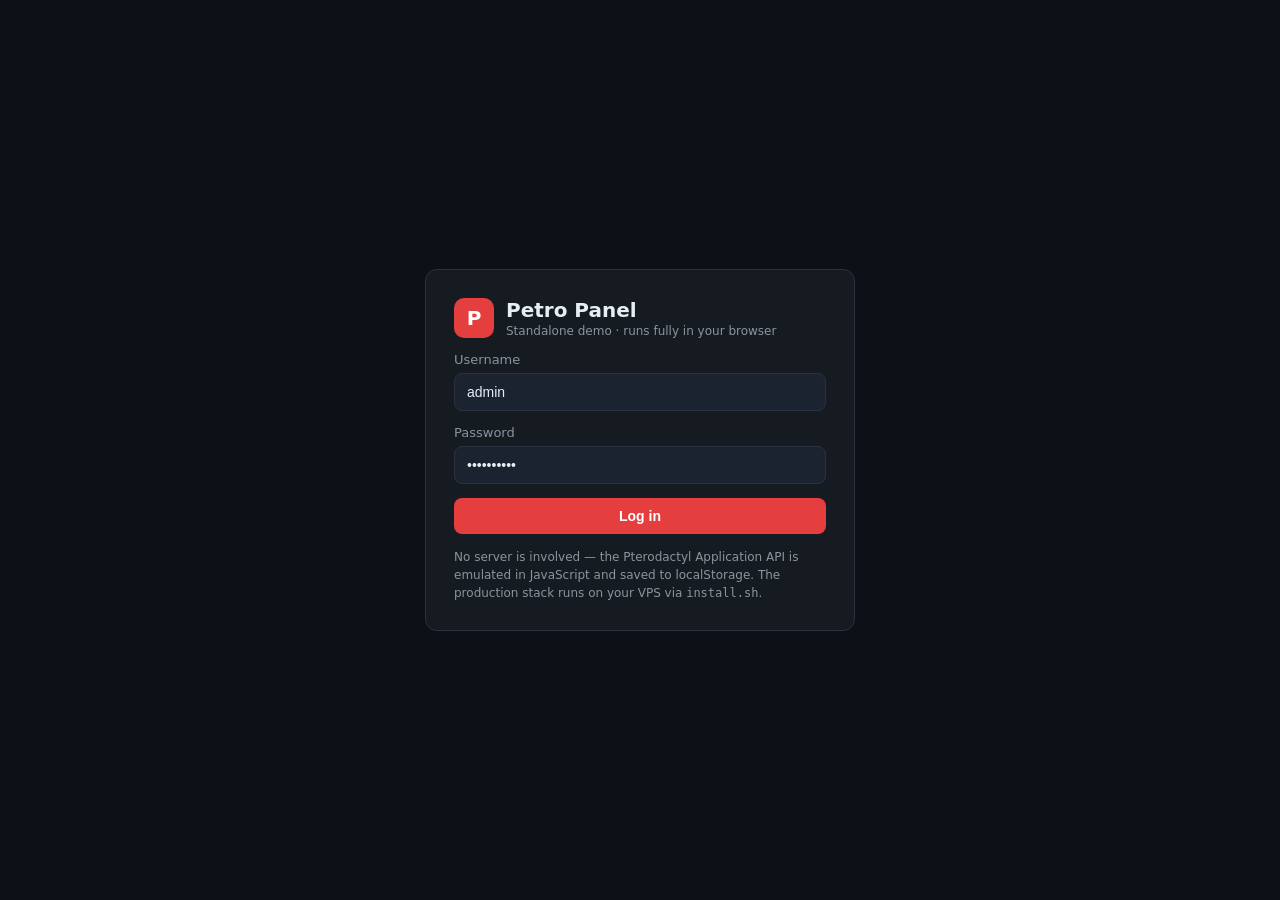
==== docs/petro-demo.html @ 65574aa8 "Add browser-only standalone demo (single HTML file, no server/network) docs/petro-demo.html: self-co" ====
<!DOCTYPE html>
<html lang="en">
<head>
<meta charset="UTF-8" />
<meta name="viewport" content="width=device-width, initial-scale=1.0" />
<title>Petro Panel — standalone demo</title>
<!--
  Self-contained Petro Panel demo: NO server, NO network, NO dependencies.
  Open this file directly in any browser (file:// works) or host it on
  GitHub Pages. It emulates the Pterodactyl Application API contract in
  JavaScript and simulates scripts/30-connect-node.sh end to end.
  State persists in localStorage. Login: admin / petro-demo
-->
<style>
:root {
  --bg:#0d1117; --panel:#161b22; --panel-2:#1c2330; --border:#2a3140;
  --text:#e6edf3; --dim:#8b949e; --red:#e53e3e; --red-hover:#c53030;
  --green:#3fb950; --amber:#d29922; --blue:#388bfd;
}
* { box-sizing:border-box; }
body { margin:0; background:var(--bg); color:var(--text);
  font-family:ui-sans-serif,system-ui,-apple-system,"Segoe UI",Roboto,sans-serif; font-size:14px; }
.hidden { display:none !important; }
code,pre { font-family:ui-monospace,SFMono-Regular,Menlo,Consolas,monospace; }
.dim { color:var(--dim); } .error { color:var(--red); }
.login-wrap { min-height:100vh; display:grid; place-items:center; padding:24px; }
.login-card { width:min(430px,100%); background:var(--panel); border:1px solid var(--border);
  border-radius:12px; padding:28px; display:flex; flex-direction:column; gap:14px; }
.brand { display:flex; align-items:center; gap:12px; }
.brand h1 { margin:0; font-size:20px; }
.brand .subtitle { margin:2px 0 0; font-size:12px; color:var(--dim); }
.brand-mark { width:40px; height:40px; border-radius:10px; background:var(--red); color:#fff;
  display:grid; place-items:center; font-weight:800; font-size:20px; flex:none; }
.brand-sm { padding:18px 16px; } .brand-sm strong { font-size:15px; }
label { display:flex; flex-direction:column; gap:6px; font-size:13px; color:var(--dim); }
input { background:var(--panel-2); border:1px solid var(--border); border-radius:8px;
  color:var(--text); padding:10px 12px; font-size:14px; }
input:focus { outline:2px solid var(--red); border-color:transparent; }
.btn { border:0; border-radius:8px; padding:10px 16px; font-weight:600; cursor:pointer; font-size:14px; }
.btn-primary { background:var(--red); color:#fff; } .btn-primary:hover { background:var(--red-hover); }
.btn-ghost { background:transparent; color:var(--dim); border:1px solid var(--border); }
.btn-sm { padding:6px 10px; font-size:12px; }
.hint { font-size:12px; color:var(--dim); margin:0; line-height:1.5; }
.app { display:grid; grid-template-columns:235px 1fr; min-height:100vh; }
.sidebar { background:var(--panel); border-right:1px solid var(--border); display:flex; flex-direction:column; }
.sidebar nav { display:flex; flex-direction:column; padding:8px; gap:2px; flex:1; }
.nav-item { background:transparent; border:0; color:var(--dim); text-align:left;
  padding:10px 12px; border-radius:8px; cursor:pointer; font-size:14px; }
.nav-item:hover { background:var(--panel-2); color:var(--text); }
.nav-item.active { background:var(--panel-2); color:var(--text); font-weight:600; }
.sidebar-foot { padding:14px 16px; border-top:1px solid var(--border); display:flex; flex-direction:column; gap:8px; }
.content { padding:26px 30px; overflow:auto; }
.topbar { display:flex; align-items:center; justify-content:space-between; margin-bottom:22px; gap:12px; flex-wrap:wrap; }
.topbar h2 { margin:0; font-size:20px; }
.badge { font-size:11px; font-weight:700; letter-spacing:.04em; padding:5px 10px; border-radius:999px; border:1px solid var(--border); }
.badge-demo { color:var(--amber); border-color:var(--amber); }
.cards { display:grid; grid-template-columns:repeat(auto-fit,minmax(170px,1fr)); gap:16px; margin-bottom:20px; }
.card { background:var(--panel); border:1px solid var(--border); border-radius:12px; padding:20px; }
.card-num { font-size:30px; font-weight:800; } .card-label { color:var(--dim); margin-top:4px; font-size:13px; }
.panel { background:var(--panel); border:1px solid var(--border); border-radius:12px; padding:20px; margin-bottom:18px; }
.panel h3 { margin:0 0 12px; font-size:15px; }
table { width:100%; border-collapse:collapse; }
th,td { text-align:left; padding:9px 10px; border-bottom:1px solid var(--border); font-size:13px; }
th { color:var(--dim); font-weight:600; }
tbody tr:last-child td { border-bottom:0; }
.codeblock { background:#0a0d12; border:1px solid var(--border); border-radius:8px; padding:14px;
  overflow:auto; font-size:12px; line-height:1.6; color:#a5d6ff; white-space:pre-wrap; word-break:break-all; }
.dot { display:inline-block; width:9px; height:9px; border-radius:50%; margin-right:7px; vertical-align:middle; }
.dot-ok { background:var(--green); box-shadow:0 0 8px var(--green); }
.dot-off { background:var(--dim); }
.status-ok { color:var(--green); font-weight:600; } .status-off { color:var(--dim); }
.method-POST { color:var(--green); font-weight:700; } .method-GET { color:var(--blue); font-weight:700; }
.h-2 { color:var(--green); } .h-4 { color:var(--amber); }
.steps { list-style:none; padding:0; margin:12px 0 0; }
.steps li { padding:7px 0; border-bottom:1px solid var(--border); font-size:13px; display:flex; gap:10px; align-items:center; }
.steps li:last-child { border-bottom:0; }
.step-state { width:18px; text-align:center; }
.spinner { width:14px; height:14px; border:2px solid var(--dim); border-top-color:transparent; border-radius:50%;
  display:inline-block; animation:spin 0.8s linear infinite; }
@keyframes spin { to { transform:rotate(360deg); } }
</style>
</head>
<body>

<div id="login-view" class="login-wrap hidden">
  <form id="login-form" class="login-card">
    <div class="brand">
      <span class="brand-mark">P</span>
      <div><h1>Petro Panel</h1><p class="subtitle">Standalone demo · runs fully in your browser</p></div>
    </div>
    <label>Username <input id="login-username" value="admin" autocomplete="username" /></label>
    <label>Password <input id="login-password" type="password" value="petro-demo" autocomplete="current-password" /></label>
    <p id="login-error" class="error hidden"></p>
    <button type="submit" class="btn btn-primary">Log in</button>
    <p class="hint">No server is involved — the Pterodactyl Application API is emulated in
      JavaScript and saved to localStorage. The production stack runs on your VPS via
      <code>install.sh</code>.</p>
  </form>
</div>

<div id="app-view" class="app hidden">
  <aside class="sidebar">
    <div class="brand brand-sm"><span class="brand-mark">P</span><strong>Petro Panel</strong></div>
    <nav>
      <button class="nav-item active" data-view="overview">Overview</button>
      <button class="nav-item" data-view="nodes">Nodes</button>
      <button class="nav-item" data-view="locations">Locations</button>
      <button class="nav-item" data-view="allocations">Allocations</button>
      <button class="nav-item" data-view="connect">Connect a node</button>
      <button class="nav-item" data-view="activity">Activity log</button>
    </nav>
    <div class="sidebar-foot">
      <span id="whoami" class="dim"></span>
      <button id="logout" class="btn btn-ghost btn-sm">Log out</button>
    </div>
  </aside>

  <main class="content">
    <header class="topbar">
      <h2 id="view-title">Overview</h2>
      <span class="badge badge-demo">STANDALONE DEMO · no backend</span>
    </header>

    <section id="view-overview" class="view">
      <div class="cards">
        <div class="card"><div class="card-num" id="c-nodes">0</div><div class="card-label">Nodes</div></div>
        <div class="card"><div class="card-num" id="c-connected">0</div><div class="card-label">Connected</div></div>
        <div class="card"><div class="card-num" id="c-locations">0</div><div class="card-label">Locations</div></div>
        <div class="card"><div class="card-num" id="c-allocations">0</div><div class="card-label">Allocations</div></div>
      </div>
      <div class="panel">
        <h3>What am I looking at?</h3>
        <p class="dim">This page emulates the Pterodactyl <strong>Application API</strong>
        (<code>/api/application/*</code>) that <code>scripts/30-connect-node.sh</code> uses.
        Open <strong>Connect a node</strong> and run the simulation — it performs the exact
        location → node → allocation → configuration sequence against the in-browser mock,
        and a node flips to <span class="dot dot-ok"></span>connected.</p>
      </div>
    </section>

    <section id="view-nodes" class="view hidden">
      <div class="panel">
        <table>
          <thead><tr><th>ID</th><th>Name</th><th>FQDN</th><th>Scheme</th><th>Daemon</th><th>SFTP</th><th>Memory</th><th>Disk</th><th>Status</th></tr></thead>
          <tbody id="nodes-body"></tbody>
        </table>
      </div>
    </section>

    <section id="view-locations" class="view hidden">
      <div class="panel">
        <table>
          <thead><tr><th>ID</th><th>Short code</th><th>Description</th></tr></thead>
          <tbody id="locations-body"></tbody>
        </table>
      </div>
    </section>

    <section id="view-allocations" class="view hidden">
      <div class="panel">
        <table>
          <thead><tr><th>ID</th><th>Node</th><th>IP</th><th>Alias</th><th>Port</th></tr></thead>
          <tbody id="allocations-body"></tbody>
        </table>
      </div>
    </section>

    <section id="view-connect" class="view hidden">
      <div class="panel">
        <h3>1. Simulate the node-connection flow</h3>
        <p class="dim">Runs the same request sequence as
        <code>30-connect-node.sh</code> against the emulated API, with each step shown live.
        The generated <code>config.yml</code> downloads at the end.</p>
        <button id="run-sim" class="btn btn-primary">▶ Run node-connect simulation</button>
        <button id="reset-demo" class="btn btn-ghost btn-sm">Reset demo data</button>
        <ul id="sim-steps" class="steps"></ul>
      </div>
      <div class="panel">
        <h3>2. The real command (against a production panel or the Node demo)</h3>
        <pre id="connect-cmd" class="codeblock"></pre>
      </div>
      <div class="panel">
        <h3>Emulated Application API key</h3>
        <pre id="api-key" class="codeblock"></pre>
      </div>
    </section>

    <section id="view-activity" class="view hidden">
      <div class="panel">
        <h3>API activity</h3>
        <table>
          <thead><tr><th>Time</th><th>Method</th><th>Path</th><th>Status</th></tr></thead>
          <tbody id="activity-body"></tbody>
        </table>
      </div>
    </section>
  </main>
</div>

<script>
"use strict";
const $ = (id) => document.getElementById(id);
const esc = (s) => String(s ?? "").replace(/[&<>"']/g, (c) =>
  ({ "&":"&amp;", "<":"&lt;", ">":"&gt;", '"':"&quot;", "'":"&#39;" }[c]));
const uuid = () => crypto.randomUUID ? crypto.randomUUID() :
  "xxxxxxxx-xxxx-4xxx-yxxx-xxxxxxxxxxxx".replace(/[xy]/g, (c) => {
    const r = Math.random() * 16 | 0; return (c === "x" ? r : (r & 0x3 | 0x8)).toString(16);
  });
const rnd = (n) => Array.from({ length: n }, () =>
  "0123456789abcdef"[Math.floor(Math.random() * 16)]).join("");
const sleep = (ms) => new Promise((r) => setTimeout(r, ms));

/* ---------- in-browser emulation of the Pterodactyl Application API ---------- */
const STORE_KEY = "petro-standalone-demo";
function freshState() {
  return {
    apiKey: "ptla_demo_" + rnd(24),
    locations: [], nodes: [], allocations: [],
    counters: { location: 0, node: 0, allocation: 0 },
    activity: [],
  };
}
let state = (() => {
  try { return JSON.parse(localStorage.getItem(STORE_KEY)) || freshState(); }
  catch { return freshState(); }
})();
function save() { localStorage.setItem(STORE_KEY, JSON.stringify(state)); }
function log(method, path, status) {
  state.activity.unshift({ ts: new Date().toISOString(), method, path, status });
  state.activity = state.activity.slice(0, 60); save();
}
// Mirrors demo/server.mjs and the real panel routes.
const MockApi = {
  requireAuth(h) { return h.Authorization === "Bearer " + state.apiKey; },
  call(method, path, body, headers = {}) {
    if (path.startsWith("/api/application/") && !this.requireAuth(headers)) {
      log(method, path, 401); throw { status: 401, detail: "invalid token" };
    }
    if (method === "GET" && path === "/api/application/nodes") {
      log(method, path, 200); return { data: state.nodes.map((n) => ({ attributes: n })) };
    }
    if (method === "GET" && path === "/api/application/locations") {
      log(method, path, 200); return { data: state.locations.map((l) => ({ attributes: l })) };
    }
    if (method === "POST" && path === "/api/application/locations") {
      const loc = { id: ++state.counters.location, short: body.short, long: body.long || "" };
      state.locations.push(loc); log(method, path, 201); save(); return { attributes: loc };
    }
    if (method === "POST" && path === "/api/application/nodes") {
      const node = {
        id: ++state.counters.node, uuid: uuid(),
        daemon_token_id: "ptla_demo_" + rnd(12), daemon_token: rnd(48),
        configured: false, heartbeat_at: null,
        created_at: new Date().toISOString(), ...body,
      };
      state.nodes.push(node); log(method, path, 201); save(); return { attributes: node };
    }
    let m = path.match(/^\/api\/application\/nodes\/(\d+)\/allocations$/);
    if (method === "POST" && m) {
      const nodeId = Number(m[1]);
      for (const port of body.ports || []) {
        state.allocations.push({ id: ++state.counters.allocation, node_id: nodeId,
          ip: body.ip, alias: body.alias || null, port: Number(port) });
      }
      log(method, path, 204); save(); return null;
    }
    m = path.match(/^\/api\/application\/nodes\/(\d+)\/configuration$/);
    if (method === "GET" && m) {
      const node = state.nodes.find((n) => n.id === Number(m[1]));
      if (!node) { log(method, path, 404); throw { status: 404, detail: "node not found" }; }
      node.configured = true; node.heartbeat_at = new Date().toISOString();
      log(method, path, 200); save();
      return {
        debug: false, uuid: node.uuid, token_id: node.daemon_token_id, token: node.daemon_token,
        api: { host: "0.0.0.0", port: node.daemon_listen,
          ssl: { enabled: !node.behind_proxy && node.scheme === "https",
            cert: `/etc/letsencrypt/live/${node.fqdn}/fullchain.pem`,
            key: `/etc/letsencrypt/live/${node.fqdn}/privkey.pem` },
          upload_limit: node.upload_size },
        system: { data: node.daemon_base, sftp: { bind_port: node.daemon_sftp } },
        allowed_mounts: [], remote: "https://panel.example.com",
      };
    }
    m = path.match(/^\/api\/application\/nodes\/(\d+)$/);
    if (method === "GET" && m) {
      const node = state.nodes.find((n) => n.id === Number(m[1]));
      if (!node) { log(method, path, 404); throw { status: 404, detail: "node not found" }; }
      log(method, path, 200); return { attributes: node };
    }
    log(method, path, 404); throw { status: 404, detail: "no mock route" };
  },
};

/* ---------- the exact sequence scripts/30-connect-node.sh performs ---------- */
async function runConnectSimulation() {
  const btn = $("run-sim"); btn.disabled = true;
  const list = $("sim-steps"); list.innerHTML = "";
  const H = { Authorization: "Bearer " + state.apiKey, "Content-Type": "application/json" };
  const step = (text) => {
    const li = document.createElement("li");
    li.innerHTML = `<span class="step-state"><span class="spinner"></span></span><span>${text}</span>`;
    list.appendChild(li); return li;
  };
  const done = (li, ok) => {
    li.querySelector(".step-state").innerHTML = ok ? "✅" : "❌";
  };
  try {
    let s = step("GET /api/application/nodes — verify API key");
    MockApi.call("GET", "/api/application/nodes", null, H); await sleep(350); done(s, true);

    s = step("POST /locations — ensure location 'loc1'");
    const existingLoc = MockApi.call("GET", "/api/application/locations", null, H).data
      .find((x) => x.attributes.short === "loc1");
    let locationId = existingLoc ? existingLoc.attributes.id
      : MockApi.call("POST", "/api/application/locations", { short: "loc1", long: "Default location" }, H).id;
    await sleep(350); done(s, true);

    s = step("POST /nodes — register node 'node-1' (node.local)");
    const existingNode = MockApi.call("GET", "/api/application/nodes", null, H).data
      .find((x) => x.attributes.name === "node-1");
    let nodeId = existingNode ? existingNode.attributes.id
      : MockApi.call("POST", "/api/application/nodes", {
          public: true, name: "node-1", location_id: locationId, fqdn: "node.local",
          scheme: "http", behind_proxy: false, maintenance_mode: false,
          memory: 8192, memory_overallocate: 0, disk: 20480, disk_overallocate: 0,
          upload_size: 100, daemon_listen: 8080, daemon_sftp: 2022,
          daemon_base: "/var/lib/pterodactyl/volumes",
        }, H).id;
    await sleep(350); done(s, true);

    s = step("POST /nodes/" + nodeId + "/allocations — ports 25565, 25570–25572");
    MockApi.call("POST", `/api/application/nodes/${nodeId}/allocations`,
      { ip: "127.0.0.1", ports: ["25565", "25570", "25571", "25572"] }, H);
    await sleep(350); done(s, true);

    s = step("GET /nodes/" + nodeId + "/configuration — fetch daemon credentials");
    const cfg = MockApi.call("GET", `/api/application/nodes/${nodeId}/configuration`, null, H);
    await sleep(350); done(s, true);

    s = step("Write /etc/pterodactyl/config.yml (downloading copy) and start Wings");
    const yaml = renderConfigYml(cfg);
    downloadFile("config.yml", yaml);
    await sleep(350); done(s, true);

    renderAll();
  } catch (err) {
    const li = step("FAILED: " + (err.detail || err)); done(li, false);
  } finally {
    btn.disabled = false;
  }
}

function renderConfigYml(c) {
  const q = (v) => JSON.stringify(String(v));
  return [
    "debug: false", "uuid: " + q(c.uuid), "token_id: " + q(c.token_id), "token: " + q(c.token),
    "api:", "  host: " + q(c.api.host), "  port: " + c.api.port, "  ssl:",
    "    enabled: " + (c.api.ssl.enabled ? "true" : "false"),
    "    cert: " + q(c.api.ssl.cert), "    key: " + q(c.api.ssl.key),
    "  upload_limit: " + c.api.upload_limit, "system:", "  data: " + q(c.system.data),
    "  sftp:", "    bind_port: " + c.system.sftp.bind_port,
    "allowed_mounts: []", "remote: " + q(c.remote), "",
  ].join("\n");
}
function downloadFile(name, content) {
  const blob = new Blob([content], { type: "text/yaml" });
  const a = document.createElement("a");
  a.href = URL.createObjectURL(blob); a.download = name; a.click();
  setTimeout(() => URL.revokeObjectURL(a.href), 4000);
}

/* ---------- UI ---------- */
function statusHtml(node) {
  return node.configured
    ? '<span class="dot dot-ok"></span><span class="status-ok">connected</span>'
    : '<span class="dot dot-off"></span><span class="status-off">awaiting configuration</span>';
}
function renderAll() {
  const connected = state.nodes.filter((n) => n.configured).length;
  $("c-nodes").textContent = state.nodes.length;
  $("c-connected").textContent = connected;
  $("c-locations").textContent = state.locations.length;
  $("c-allocations").textContent = state.allocations.length;

  $("nodes-body").innerHTML = state.nodes.length ? state.nodes.map((n) => `
    <tr><td>${n.id}</td><td><strong>${esc(n.name)}</strong></td><td>${esc(n.fqdn)}</td>
    <td>${esc(n.scheme)}</td><td>${n.daemon_listen}</td><td>${n.daemon_sftp}</td>
    <td>${Number(n.memory).toLocaleString()} MiB</td><td>${Number(n.disk).toLocaleString()} MiB</td>
    <td>${statusHtml(n)}</td></tr>`).join("")
    : '<tr><td colspan="9" class="dim">No nodes yet — run the simulation.</td></tr>';

  $("locations-body").innerHTML = state.locations.length ? state.locations.map((l) => `
    <tr><td>${l.id}</td><td>${esc(l.short)}</td><td>${esc(l.long)}</td></tr>`).join("")
    : '<tr><td colspan="3" class="dim">No locations yet.</td></tr>';

  const nodeName = (id) => (state.nodes.find((n) => n.id === id) || {}).name || "#" + id;
  $("allocations-body").innerHTML = state.allocations.length ? state.allocations.map((a) => `
    <tr><td>${a.id}</td><td>${esc(nodeName(a.node_id))}</td><td>${esc(a.ip)}</td>
    <td>${esc(a.alias || "—")}</td><td>${a.port}</td></tr>`).join("")
    : '<tr><td colspan="5" class="dim">No allocations yet.</td></tr>';

  $("activity-body").innerHTML = state.activity.length ? state.activity.map((e) => `
    <tr><td class="dim">${new Date(e.ts).toLocaleTimeString()}</td>
    <td class="method-${esc(e.method)}">${esc(e.method)}</td>
    <td><code>${esc(e.path)}</code></td>
    <td class="h-${String(e.status).charAt(0)}">${e.status}</td></tr>`).join("")
    : '<tr><td colspan="4" class="dim">No API calls yet.</td></tr>';
}

const TITLES = { overview: "Overview", nodes: "Nodes", locations: "Locations",
  allocations: "Allocations", connect: "Connect a node", activity: "Activity log" };
document.querySelectorAll(".nav-item").forEach((btn) => btn.addEventListener("click", () => {
  document.querySelectorAll(".nav-item").forEach((b) => b.classList.remove("active"));
  btn.classList.add("active");
  document.querySelectorAll(".view").forEach((v) => v.classList.add("hidden"));
  $("view-title").textContent = TITLES[btn.dataset.view];
  $("view-" + btn.dataset.view).classList.remove("hidden");
  renderAll();
}));

$("login-form").addEventListener("submit", (e) => {
  e.preventDefault();
  if ($("login-username").value === "admin" && $("login-password").value === "petro-demo") {
    sessionStorage.setItem("petro-demo-auth", "1"); boot();
  } else {
    const el = $("login-error"); el.textContent = "Invalid credentials (try admin / petro-demo)";
    el.classList.remove("hidden");
  }
});
$("logout").addEventListener("click", () => {
  sessionStorage.removeItem("petro-demo-auth"); showLogin();
});
$("run-sim").addEventListener("click", runConnectSimulation);
$("reset-demo").addEventListener("click", () => {
  if (!confirm("Clear all demo locations, nodes, allocations and logs?")) return;
  state = freshState(); save(); renderAll(); $("sim-steps").innerHTML = "";
  $("api-key").textContent = state.apiKey;
});

function boot() {
  $("whoami").textContent = "@admin";
  $("api-key").textContent = state.apiKey;
  $("connect-cmd").textContent =
`sudo -n env \\
  PANEL_URL=https://panel.example.com \\
  APPLICATION_API_KEY=${state.apiKey} \\
  NODE_NAME=node-1 NODE_FQDN=node.local NODE_SCHEME=http \\
  LOCATION_SHORT=loc1 ALLOCATION_IP=127.0.0.1 ALLOCATION_PORTS=25565,25570-25572 \\
  WINGS_CONFIG_PATH=/etc/pterodactyl \\
  bash scripts/30-connect-node.sh`;
  $("login-view").classList.add("hidden");
  $("app-view").classList.remove("hidden");
  renderAll();
}
function showLogin() {
  $("app-view").classList.add("hidden");
  $("login-view").classList.remove("hidden");
}
if (sessionStorage.getItem("petro-demo-auth") === "1") boot(); else showLogin();
</script>
</body>
</html>
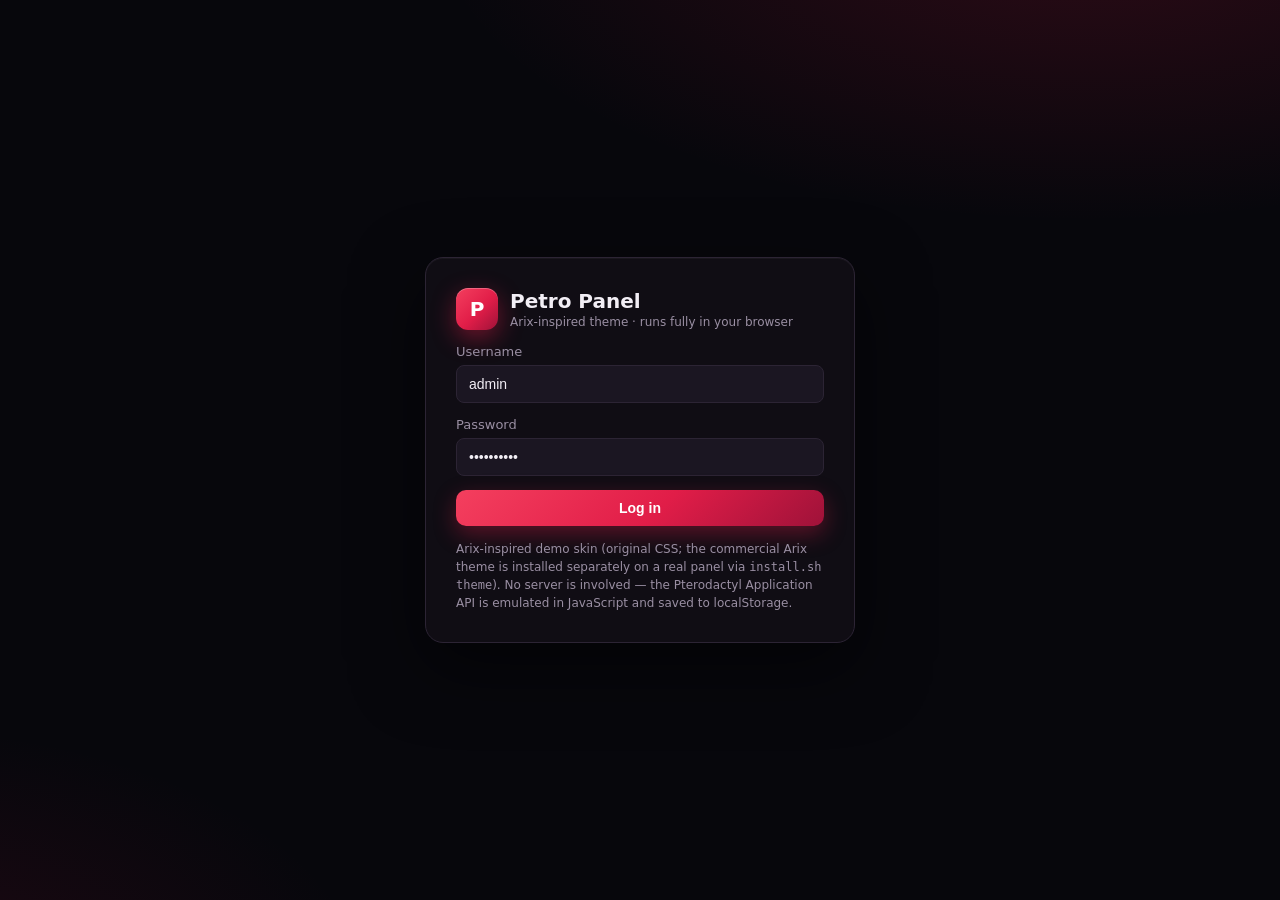
==== commit c2e2f280: "Add Arix theme support: VPS installer plus Arix-inspired demo skin - scripts/40-theme-arix.sh + 'ins" ====
--- a/docs/petro-demo.html
+++ b/docs/petro-demo.html
@@ -3,7 +3,7 @@
 <head>
 <meta charset="UTF-8" />
 <meta name="viewport" content="width=device-width, initial-scale=1.0" />
-<title>Petro Panel — standalone demo</title>
+<title>Petro Panel — Arix-inspired demo</title>
 <!--
   Self-contained Petro Panel demo: NO server, NO network, NO dependencies.
   Open this file directly in any browser (file:// works) or host it on
@@ -12,59 +12,84 @@
   State persists in localStorage. Login: admin / petro-demo
 -->
 <style>
+/* Arix-inspired palette: near-black canvas, crimson gradient accents,
+   glassy cards. Original CSS written for this demo - no Arix assets used. */
 :root {
-  --bg:#0d1117; --panel:#161b22; --panel-2:#1c2330; --border:#2a3140;
-  --text:#e6edf3; --dim:#8b949e; --red:#e53e3e; --red-hover:#c53030;
-  --green:#3fb950; --amber:#d29922; --blue:#388bfd;
+  --bg:#07070c; --bg-glow:#1a0610; --panel:rgba(20,16,24,.78); --panel-2:#1b1622;
+  --border:#2c2434; --text:#f2eef5; --dim:#9a8fa3;
+  --red:#f43f5e; --red-2:#e11d48; --red-hover:#be123c;
+  --green:#34d399; --amber:#fbbf24; --blue:#60a5fa;
+  --grad:linear-gradient(135deg,#f43f5e 0%,#e11d48 55%,#9f1239 100%);
 }
 * { box-sizing:border-box; }
-body { margin:0; background:var(--bg); color:var(--text);
-  font-family:ui-sans-serif,system-ui,-apple-system,"Segoe UI",Roboto,sans-serif; font-size:14px; }
+body { margin:0; color:var(--text);
+  font-family:ui-sans-serif,system-ui,-apple-system,"Segoe UI",Roboto,sans-serif; font-size:14px;
+  background:
+    radial-gradient(1100px 520px at 85% -10%, rgba(225,29,72,.18), transparent 60%),
+    radial-gradient(900px 480px at -10% 110%, rgba(159,18,57,.16), transparent 55%),
+    var(--bg);
+  background-attachment:fixed; min-height:100vh; }
 .hidden { display:none !important; }
 code,pre { font-family:ui-monospace,SFMono-Regular,Menlo,Consolas,monospace; }
 .dim { color:var(--dim); } .error { color:var(--red); }
 .login-wrap { min-height:100vh; display:grid; place-items:center; padding:24px; }
-.login-card { width:min(430px,100%); background:var(--panel); border:1px solid var(--border);
-  border-radius:12px; padding:28px; display:flex; flex-direction:column; gap:14px; }
+.login-card { width:min(430px,100%); background:var(--panel);
+  backdrop-filter:blur(14px); -webkit-backdrop-filter:blur(14px);
+  border:1px solid var(--border); border-radius:18px; padding:30px;
+  display:flex; flex-direction:column; gap:14px;
+  box-shadow:0 24px 70px rgba(0,0,0,.55), inset 0 1px 0 rgba(255,255,255,.04); }
 .brand { display:flex; align-items:center; gap:12px; }
 .brand h1 { margin:0; font-size:20px; }
 .brand .subtitle { margin:2px 0 0; font-size:12px; color:var(--dim); }
-.brand-mark { width:40px; height:40px; border-radius:10px; background:var(--red); color:#fff;
-  display:grid; place-items:center; font-weight:800; font-size:20px; flex:none; }
+.brand-mark { width:42px; height:42px; border-radius:12px; background:var(--grad); color:#fff;
+  display:grid; place-items:center; font-weight:800; font-size:20px; flex:none;
+  box-shadow:0 8px 24px rgba(225,29,72,.45), inset 0 1px 0 rgba(255,255,255,.25); }
 .brand-sm { padding:18px 16px; } .brand-sm strong { font-size:15px; }
 label { display:flex; flex-direction:column; gap:6px; font-size:13px; color:var(--dim); }
 input { background:var(--panel-2); border:1px solid var(--border); border-radius:8px;
   color:var(--text); padding:10px 12px; font-size:14px; }
-input:focus { outline:2px solid var(--red); border-color:transparent; }
-.btn { border:0; border-radius:8px; padding:10px 16px; font-weight:600; cursor:pointer; font-size:14px; }
-.btn-primary { background:var(--red); color:#fff; } .btn-primary:hover { background:var(--red-hover); }
+input:focus { outline:2px solid var(--red-2); border-color:transparent; box-shadow:0 0 0 4px rgba(225,29,72,.15); }
+.btn { border:0; border-radius:10px; padding:10px 16px; font-weight:600; cursor:pointer; font-size:14px; transition:transform .12s ease, box-shadow .12s ease; }
+.btn:active { transform:translateY(1px); }
+.btn-primary { background:var(--grad); color:#fff; box-shadow:0 8px 22px rgba(225,29,72,.35); }
+.btn-primary:hover { box-shadow:0 10px 28px rgba(225,29,72,.55); }
 .btn-ghost { background:transparent; color:var(--dim); border:1px solid var(--border); }
 .btn-sm { padding:6px 10px; font-size:12px; }
 .hint { font-size:12px; color:var(--dim); margin:0; line-height:1.5; }
-.app { display:grid; grid-template-columns:235px 1fr; min-height:100vh; }
-.sidebar { background:var(--panel); border-right:1px solid var(--border); display:flex; flex-direction:column; }
-.sidebar nav { display:flex; flex-direction:column; padding:8px; gap:2px; flex:1; }
+.app { display:grid; grid-template-columns:240px 1fr; min-height:100vh; }
+.sidebar { background:rgba(14,10,18,.85); backdrop-filter:blur(14px); -webkit-backdrop-filter:blur(14px);
+  border-right:1px solid var(--border); display:flex; flex-direction:column; }
+.sidebar nav { display:flex; flex-direction:column; padding:10px; gap:3px; flex:1; }
 .nav-item { background:transparent; border:0; color:var(--dim); text-align:left;
-  padding:10px 12px; border-radius:8px; cursor:pointer; font-size:14px; }
+  padding:11px 13px; border-radius:10px; cursor:pointer; font-size:14px; position:relative; transition:all .15s ease; }
 .nav-item:hover { background:var(--panel-2); color:var(--text); }
-.nav-item.active { background:var(--panel-2); color:var(--text); font-weight:600; }
+.nav-item.active { background:var(--grad); color:#fff; font-weight:700;
+  box-shadow:0 8px 22px rgba(225,29,72,.35); }
 .sidebar-foot { padding:14px 16px; border-top:1px solid var(--border); display:flex; flex-direction:column; gap:8px; }
 .content { padding:26px 30px; overflow:auto; }
 .topbar { display:flex; align-items:center; justify-content:space-between; margin-bottom:22px; gap:12px; flex-wrap:wrap; }
 .topbar h2 { margin:0; font-size:20px; }
 .badge { font-size:11px; font-weight:700; letter-spacing:.04em; padding:5px 10px; border-radius:999px; border:1px solid var(--border); }
-.badge-demo { color:var(--amber); border-color:var(--amber); }
+.badge-demo { color:var(--red); border-color:rgba(244,63,94,.5); background:rgba(225,29,72,.08); }
 .cards { display:grid; grid-template-columns:repeat(auto-fit,minmax(170px,1fr)); gap:16px; margin-bottom:20px; }
-.card { background:var(--panel); border:1px solid var(--border); border-radius:12px; padding:20px; }
-.card-num { font-size:30px; font-weight:800; } .card-label { color:var(--dim); margin-top:4px; font-size:13px; }
-.panel { background:var(--panel); border:1px solid var(--border); border-radius:12px; padding:20px; margin-bottom:18px; }
+.card { background:var(--panel); backdrop-filter:blur(12px); -webkit-backdrop-filter:blur(12px);
+  border:1px solid var(--border); border-radius:16px; padding:22px;
+  box-shadow:inset 0 1px 0 rgba(255,255,255,.04); transition:transform .15s ease, border-color .15s ease; }
+.card:hover { transform:translateY(-2px); border-color:rgba(244,63,94,.4); }
+.card-num { font-size:32px; font-weight:800; background:var(--grad); -webkit-background-clip:text;
+  background-clip:text; -webkit-text-fill-color:transparent; }
+.card-label { color:var(--dim); margin-top:4px; font-size:13px; letter-spacing:.03em; text-transform:uppercase; }
+.panel { background:var(--panel); backdrop-filter:blur(12px); -webkit-backdrop-filter:blur(12px);
+  border:1px solid var(--border); border-radius:16px; padding:22px; margin-bottom:18px;
+  box-shadow:inset 0 1px 0 rgba(255,255,255,.03); }
 .panel h3 { margin:0 0 12px; font-size:15px; }
 table { width:100%; border-collapse:collapse; }
 th,td { text-align:left; padding:9px 10px; border-bottom:1px solid var(--border); font-size:13px; }
 th { color:var(--dim); font-weight:600; }
 tbody tr:last-child td { border-bottom:0; }
-.codeblock { background:#0a0d12; border:1px solid var(--border); border-radius:8px; padding:14px;
-  overflow:auto; font-size:12px; line-height:1.6; color:#a5d6ff; white-space:pre-wrap; word-break:break-all; }
+.codeblock { background:#0a070d; border:1px solid var(--border); border-radius:10px; padding:14px;
+  overflow:auto; font-size:12px; line-height:1.6; color:#fda4af; white-space:pre-wrap; word-break:break-all;
+  box-shadow:inset 0 0 24px rgba(225,29,72,.06); }
 .dot { display:inline-block; width:9px; height:9px; border-radius:50%; margin-right:7px; vertical-align:middle; }
 .dot-ok { background:var(--green); box-shadow:0 0 8px var(--green); }
 .dot-off { background:var(--dim); }
@@ -86,15 +111,15 @@
   <form id="login-form" class="login-card">
     <div class="brand">
       <span class="brand-mark">P</span>
-      <div><h1>Petro Panel</h1><p class="subtitle">Standalone demo · runs fully in your browser</p></div>
+        <div><h1>Petro Panel</h1><p class="subtitle">Arix-inspired theme · runs fully in your browser</p></div>
     </div>
     <label>Username <input id="login-username" value="admin" autocomplete="username" /></label>
     <label>Password <input id="login-password" type="password" value="petro-demo" autocomplete="current-password" /></label>
     <p id="login-error" class="error hidden"></p>
     <button type="submit" class="btn btn-primary">Log in</button>
-    <p class="hint">No server is involved — the Pterodactyl Application API is emulated in
-      JavaScript and saved to localStorage. The production stack runs on your VPS via
-      <code>install.sh</code>.</p>
+    <p class="hint">Arix-inspired demo skin (original CSS; the commercial Arix theme is installed
+      separately on a real panel via <code>install.sh theme</code>). No server is involved — the
+      Pterodactyl Application API is emulated in JavaScript and saved to localStorage.</p>
   </form>
 </div>
 
@@ -118,7 +143,7 @@
   <main class="content">
     <header class="topbar">
       <h2 id="view-title">Overview</h2>
-      <span class="badge badge-demo">STANDALONE DEMO · no backend</span>
+      <span class="badge badge-demo">ARIX-INSPIRED THEME · DEMO</span>
     </header>
 
     <section id="view-overview" class="view">
